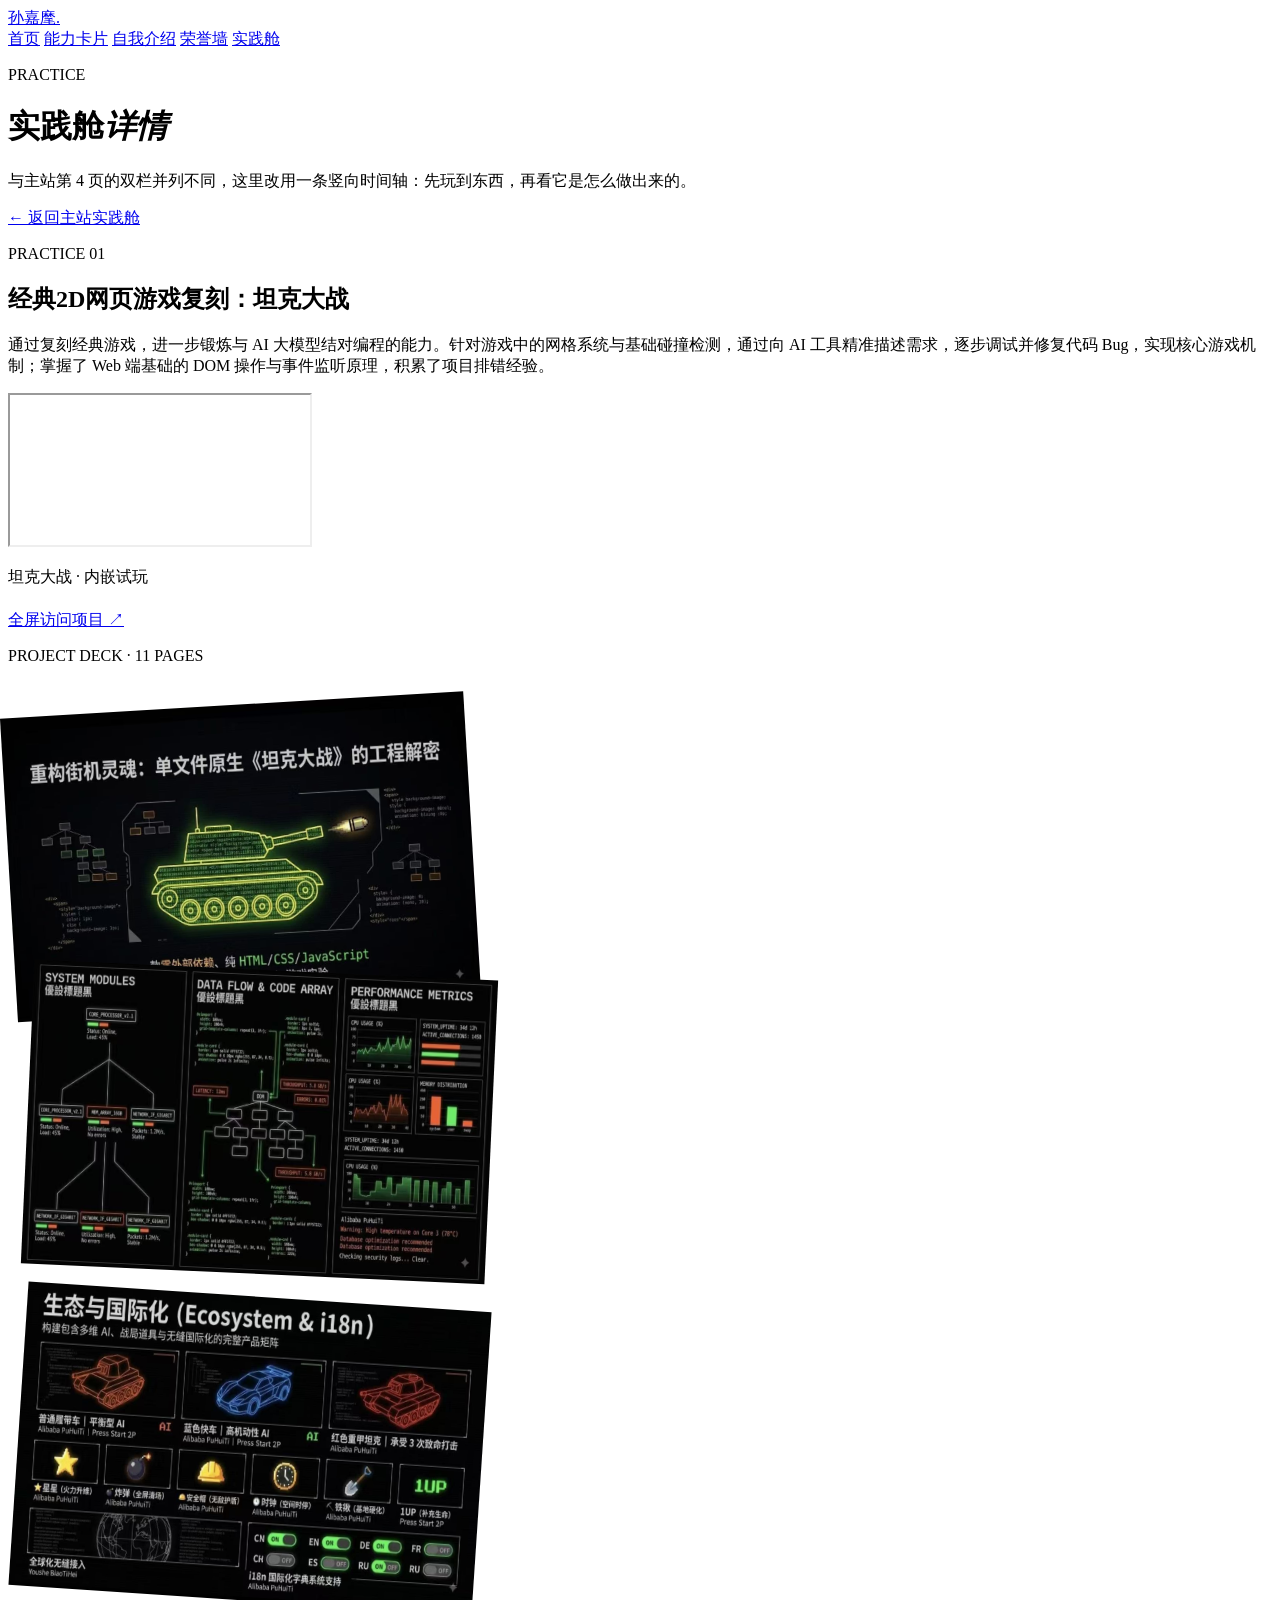
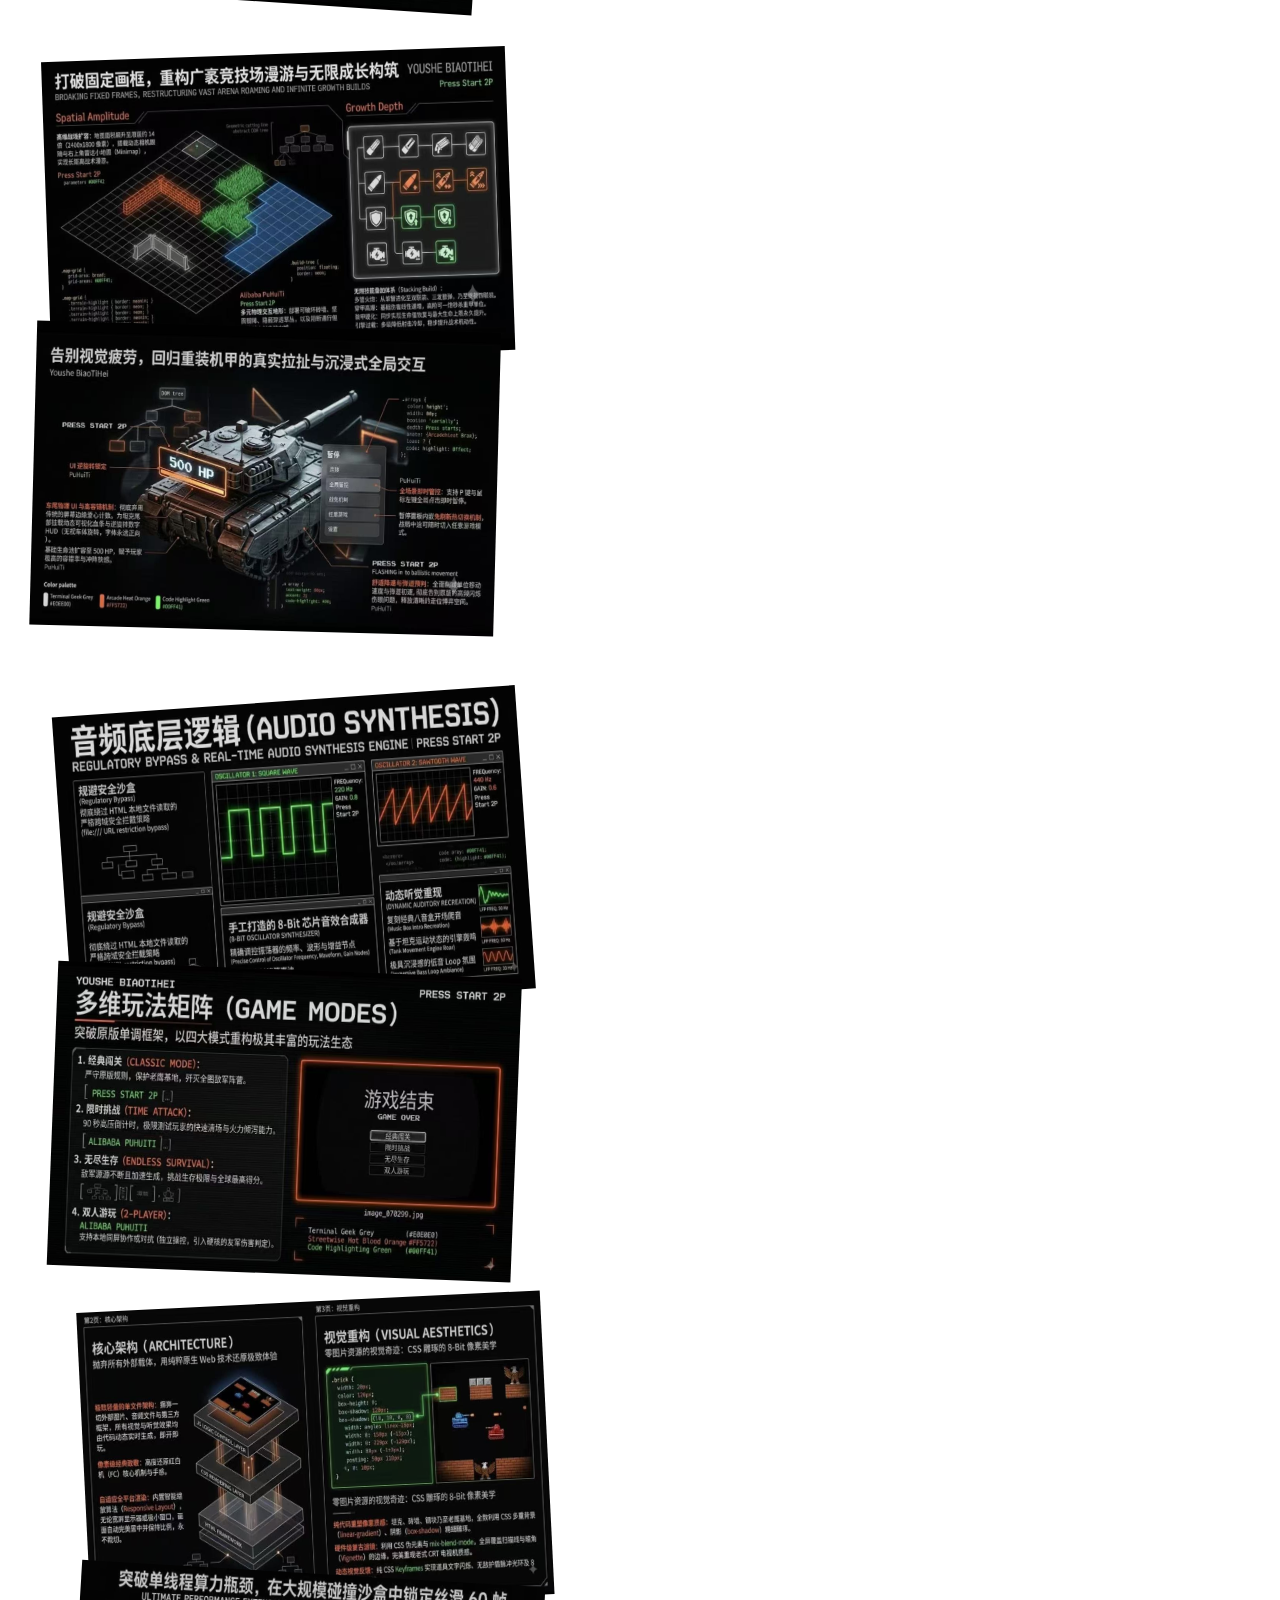
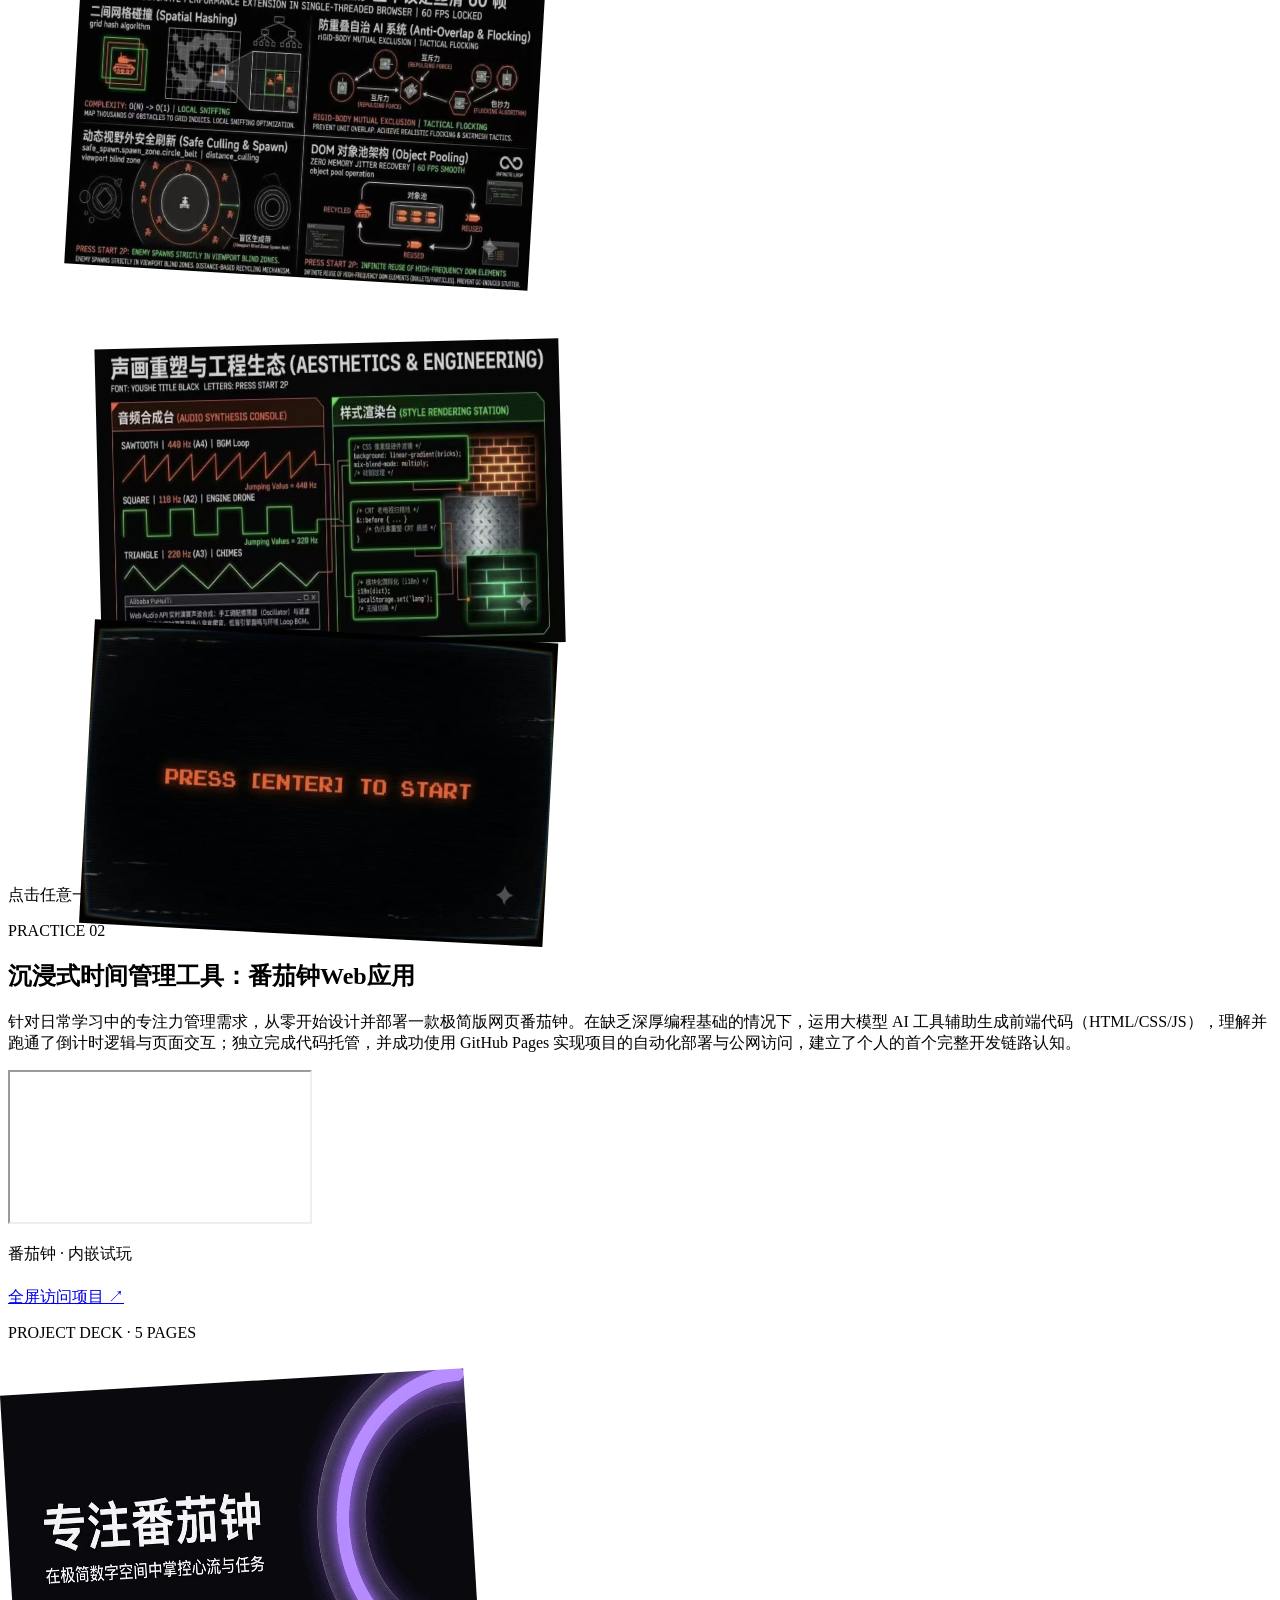
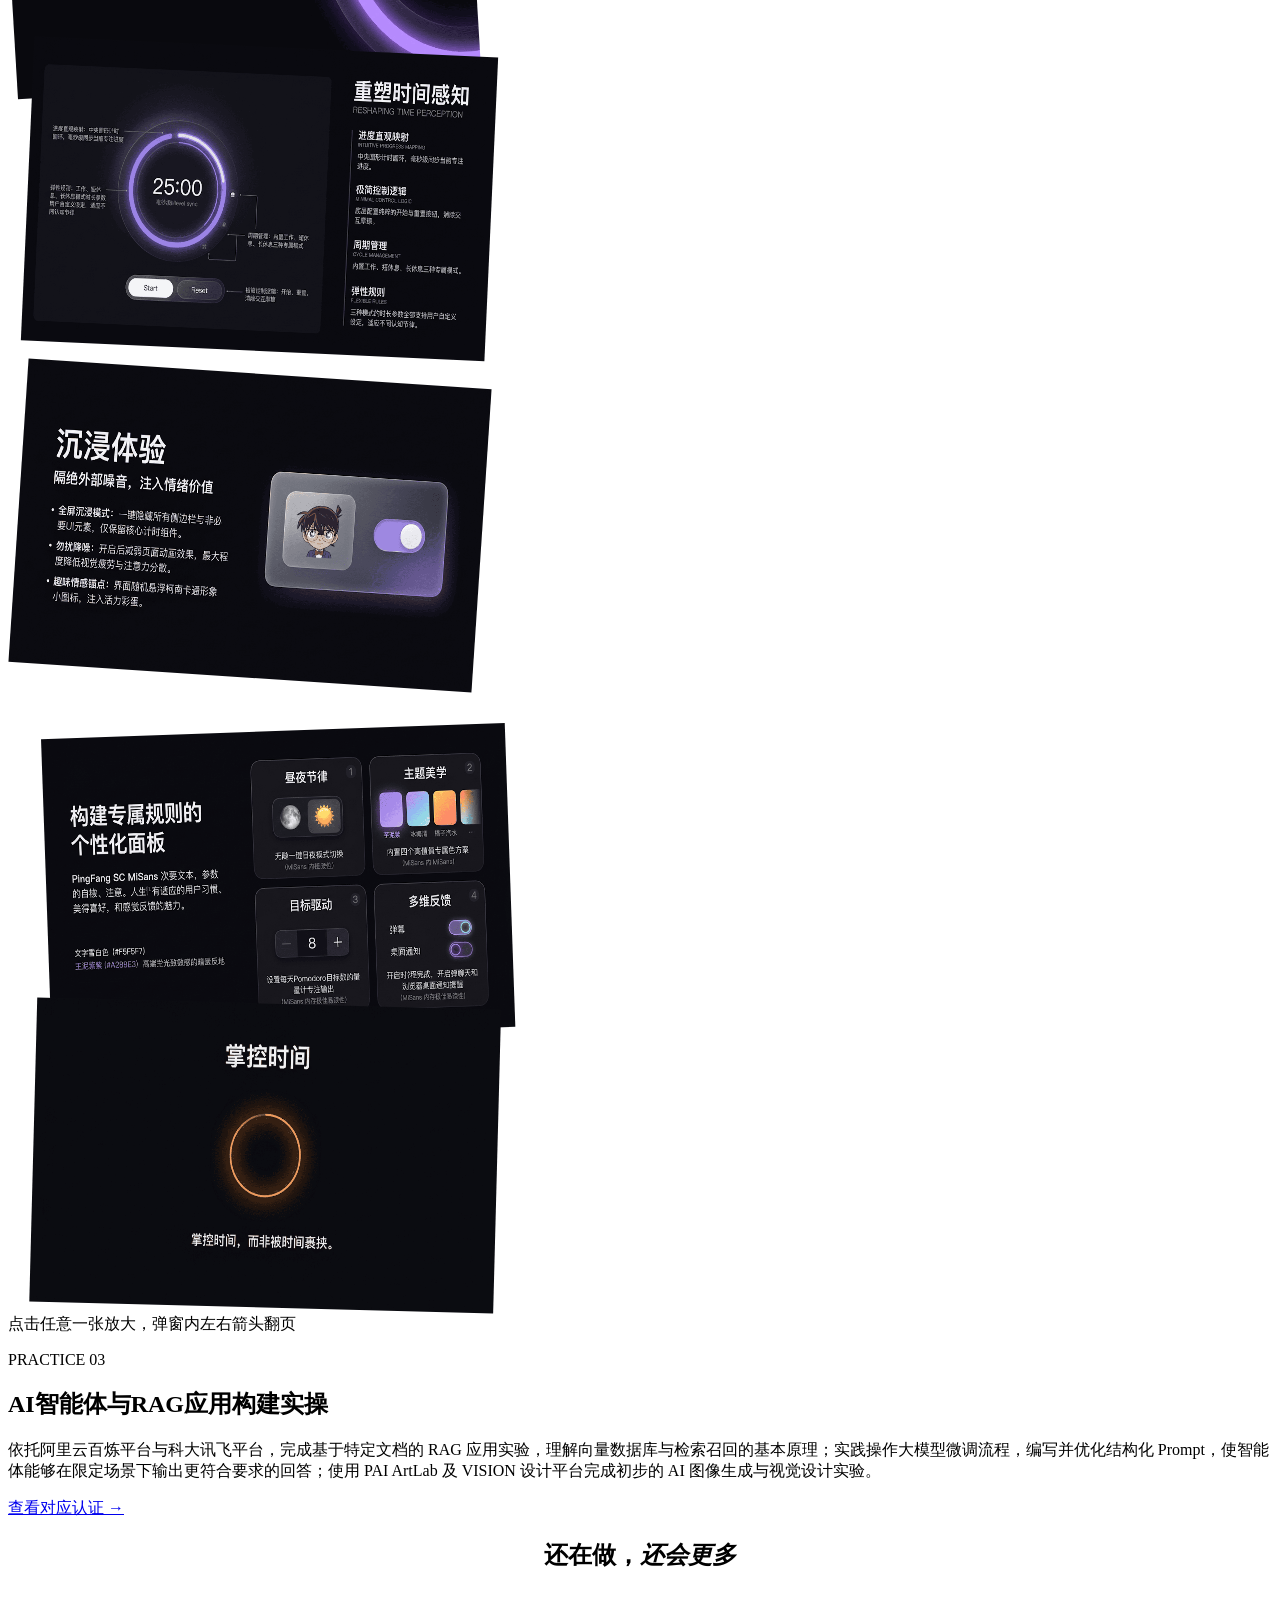
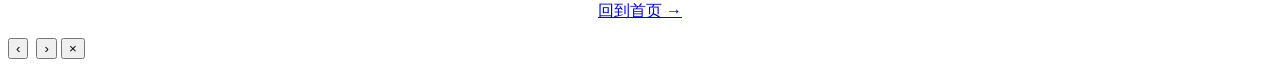
==== practice.html @ 60ae49f7 "Add files via upload" ====
<!DOCTYPE html>
<html lang="zh-CN">
<head>
<meta charset="UTF-8">
<meta name="viewport" content="width=device-width, initial-scale=1.0">
<title>实践舱详情 · 孙嘉麾</title>
<link rel="stylesheet" href="style.css">
</head>
<body>

<nav class="nav">
    <a class="nav-brand" href="index.html#page1">孙嘉麾<span>.</span></a>
    <div class="nav-menu">
        <a class="nav-link" href="index.html#page1">首页</a>
        <a class="nav-link" href="index.html#page2">能力卡片</a>
        <a class="nav-link" href="index.html#page5">自我介绍</a>
        <a class="nav-link" href="honors.html">荣誉墙</a>
        <a class="nav-link active" href="practice.html">实践舱</a>
    </div>
</nav>

<main>

<header class="sub-hero">
    <div class="wrap">
        <p class="eyebrow">PRACTICE</p>
        <h1>实践舱<em>详情</em></h1>
        <p>与主站第 4 页的双栏并列不同，这里改用一条竖向时间轴：先玩到东西，再看它是怎么做出来的。</p>
        <a class="back-link" href="index.html#page4">← 返回主站实践舱</a>
    </div>
</header>

<!-- =========================================================================
     竖向时间轴：项目组件在上，对应 PPT 堆叠紧跟正下方
     iframe 试玩窗口 480×320（移动端 100% 宽 × 240px 高），均带 sandbox
     PPT 使用全部图片：坦克大战 ppt-tank1~11、番茄钟 f1~f5
     ========================================================================= -->
<section class="sub-section">
    <div class="wrap">
        <div class="timeline">

            <!-- ========== 节点 01：坦克大战 ========== -->
            <div class="tl-node">
                <p class="tl-step">PRACTICE 01</p>
                <h2 class="tl-title">经典2D网页游戏复刻：坦克大战</h2>
                <p class="tl-desc">通过复刻经典游戏，进一步锻炼与 AI 大模型结对编程的能力。针对游戏中的网格系统与基础碰撞检测，通过向 AI 工具精准描述需求，逐步调试并修复代码 Bug，实现核心游戏机制；掌握了 Web 端基础的 DOM 操作与事件监听原理，积累了项目排错经验。</p>

                <div class="play-frame">
                    <iframe src="https://1302184.github.io/tank-games/"
                            sandbox="allow-scripts allow-same-origin"
                            title="坦克大战试玩"></iframe>
                    <p class="preview-cap">坦克大战 · 内嵌试玩</p>
                </div>

                <p style="margin-top:22px">
                    <a class="text-link" href="https://1302184.github.io/tank-games/" target="_blank" rel="noopener">全屏访问项目 ↗</a>
                </p>

                <!-- 🔴 对应 PPT 堆叠：11 张 -->
                <div class="ppt-stack-wrap">
                    <p class="ppt-stack-label">PROJECT DECK · 11 PAGES</p>
                    <div class="ppt-stack" data-group="sub-tank">
                        <div class="shot" data-cap="坦克大战 · 项目讲解 PPT"><img src="ppt-tank1.jpg"  alt="坦克大战 PPT 第1页"  width="464" height="304"></div>
                        <div class="shot" data-cap="坦克大战 · 项目讲解 PPT"><img src="ppt-tank2.jpg"  alt="坦克大战 PPT 第2页"  width="464" height="304"></div>
                        <div class="shot" data-cap="坦克大战 · 项目讲解 PPT"><img src="ppt-tank3.jpg"  alt="坦克大战 PPT 第3页"  width="464" height="304"></div>
                        <div class="shot" data-cap="坦克大战 · 项目讲解 PPT"><img src="ppt-tank4.jpg"  alt="坦克大战 PPT 第4页"  width="464" height="304"></div>
                        <div class="shot" data-cap="坦克大战 · 项目讲解 PPT"><img src="ppt-tank5.jpg"  alt="坦克大战 PPT 第5页"  width="464" height="304"></div>
                        <div class="shot" data-cap="坦克大战 · 项目讲解 PPT"><img src="ppt-tank6.jpg"  alt="坦克大战 PPT 第6页"  width="464" height="304"></div>
                        <div class="shot" data-cap="坦克大战 · 项目讲解 PPT"><img src="ppt-tank7.jpg"  alt="坦克大战 PPT 第7页"  width="464" height="304"></div>
                        <div class="shot" data-cap="坦克大战 · 项目讲解 PPT"><img src="ppt-tank8.jpg"  alt="坦克大战 PPT 第8页"  width="464" height="304"></div>
                        <div class="shot" data-cap="坦克大战 · 项目讲解 PPT"><img src="ppt-tank9.jpg"  alt="坦克大战 PPT 第9页"  width="464" height="304"></div>
                        <div class="shot" data-cap="坦克大战 · 项目讲解 PPT"><img src="ppt-tank10.jpg" alt="坦克大战 PPT 第10页" width="464" height="304"></div>
                        <div class="shot" data-cap="坦克大战 · 项目讲解 PPT"><img src="ppt-tank11.jpg" alt="坦克大战 PPT 第11页" width="464" height="304"></div>
                    </div>
                    <p class="ppt-stack-hint">点击任意一张放大，弹窗内左右箭头可翻遍 11 页</p>
                </div>
            </div>

            <!-- ========== 节点 02：番茄钟 ========== -->
            <div class="tl-node">
                <p class="tl-step">PRACTICE 02</p>
                <h2 class="tl-title">沉浸式时间管理工具：番茄钟Web应用</h2>
                <p class="tl-desc">针对日常学习中的专注力管理需求，从零开始设计并部署一款极简版网页番茄钟。在缺乏深厚编程基础的情况下，运用大模型 AI 工具辅助生成前端代码（HTML/CSS/JS），理解并跑通了倒计时逻辑与页面交互；独立完成代码托管，并成功使用 GitHub Pages 实现项目的自动化部署与公网访问，建立了个人的首个完整开发链路认知。</p>

                <div class="play-frame">
                    <iframe src="https://1302184.github.io/-fanqiezhong/"
                            sandbox="allow-scripts allow-same-origin"
                            title="番茄钟试玩"></iframe>
                    <p class="preview-cap">番茄钟 · 内嵌试玩</p>
                </div>

                <p style="margin-top:22px">
                    <a class="text-link" href="https://1302184.github.io/-fanqiezhong/" target="_blank" rel="noopener">全屏访问项目 ↗</a>
                </p>

                <!-- 🔴 对应 PPT 堆叠：5 张 -->
                <div class="ppt-stack-wrap">
                    <p class="ppt-stack-label">PROJECT DECK · 5 PAGES</p>
                    <div class="ppt-stack" data-group="sub-tomato">
                        <div class="shot" data-cap="番茄钟 · 项目讲解 PPT"><img src="f1.jpg" alt="番茄钟 PPT 第1页" width="464" height="304"></div>
                        <div class="shot" data-cap="番茄钟 · 项目讲解 PPT"><img src="f2.jpg" alt="番茄钟 PPT 第2页" width="464" height="304"></div>
                        <div class="shot" data-cap="番茄钟 · 项目讲解 PPT"><img src="f3.jpg" alt="番茄钟 PPT 第3页" width="464" height="304"></div>
                        <div class="shot" data-cap="番茄钟 · 项目讲解 PPT"><img src="f4.jpg" alt="番茄钟 PPT 第4页" width="464" height="304"></div>
                        <div class="shot" data-cap="番茄钟 · 项目讲解 PPT"><img src="f5.jpg" alt="番茄钟 PPT 第5页" width="464" height="304"></div>
                    </div>
                    <p class="ppt-stack-hint">点击任意一张放大，弹窗内左右箭头翻页</p>
                </div>
            </div>

            <!-- ========== 节点 03：认证实践项目 ========== -->
            <div class="tl-node">
                <p class="tl-step">PRACTICE 03</p>
                <h2 class="tl-title">AI智能体与RAG应用构建实操</h2>
                <p class="tl-desc">依托阿里云百炼平台与科大讯飞平台，完成基于特定文档的 RAG 应用实验，理解向量数据库与检索召回的基本原理；实践操作大模型微调流程，编写并优化结构化 Prompt，使智能体能够在限定场景下输出更符合要求的回答；使用 PAI ArtLab 及 VISION 设计平台完成初步的 AI 图像生成与视觉设计实验。</p>
                <p><a class="sticker-btn" href="honors.html">查看对应认证 →</a></p>
            </div>

        </div>
    </div>
</section>

<section class="sub-section" style="text-align:center">
    <div class="wrap">
        <h2 class="sec-title">还在做，<em>还会更多</em></h2>
        <p style="margin-top:30px"><a class="sticker-btn" href="index.html#page1">回到首页 →</a></p>
    </div>
</section>

</main>

<div class="lightbox" id="lightbox">
    <button type="button" class="lb-btn lb-prev" aria-label="上一张">‹</button>
    <img id="lightbox-img" src="" alt="">
    <button type="button" class="lb-btn lb-next" aria-label="下一张">›</button>
    <button type="button" class="lb-btn lb-close" aria-label="关闭">×</button>
    <div class="lb-meta">
        <p class="lb-cap" id="lightbox-cap"></p>
        <p class="lb-index" id="lightbox-index"></p>
    </div>
</div>

<script src="script.js"></script>
</body>
</html>
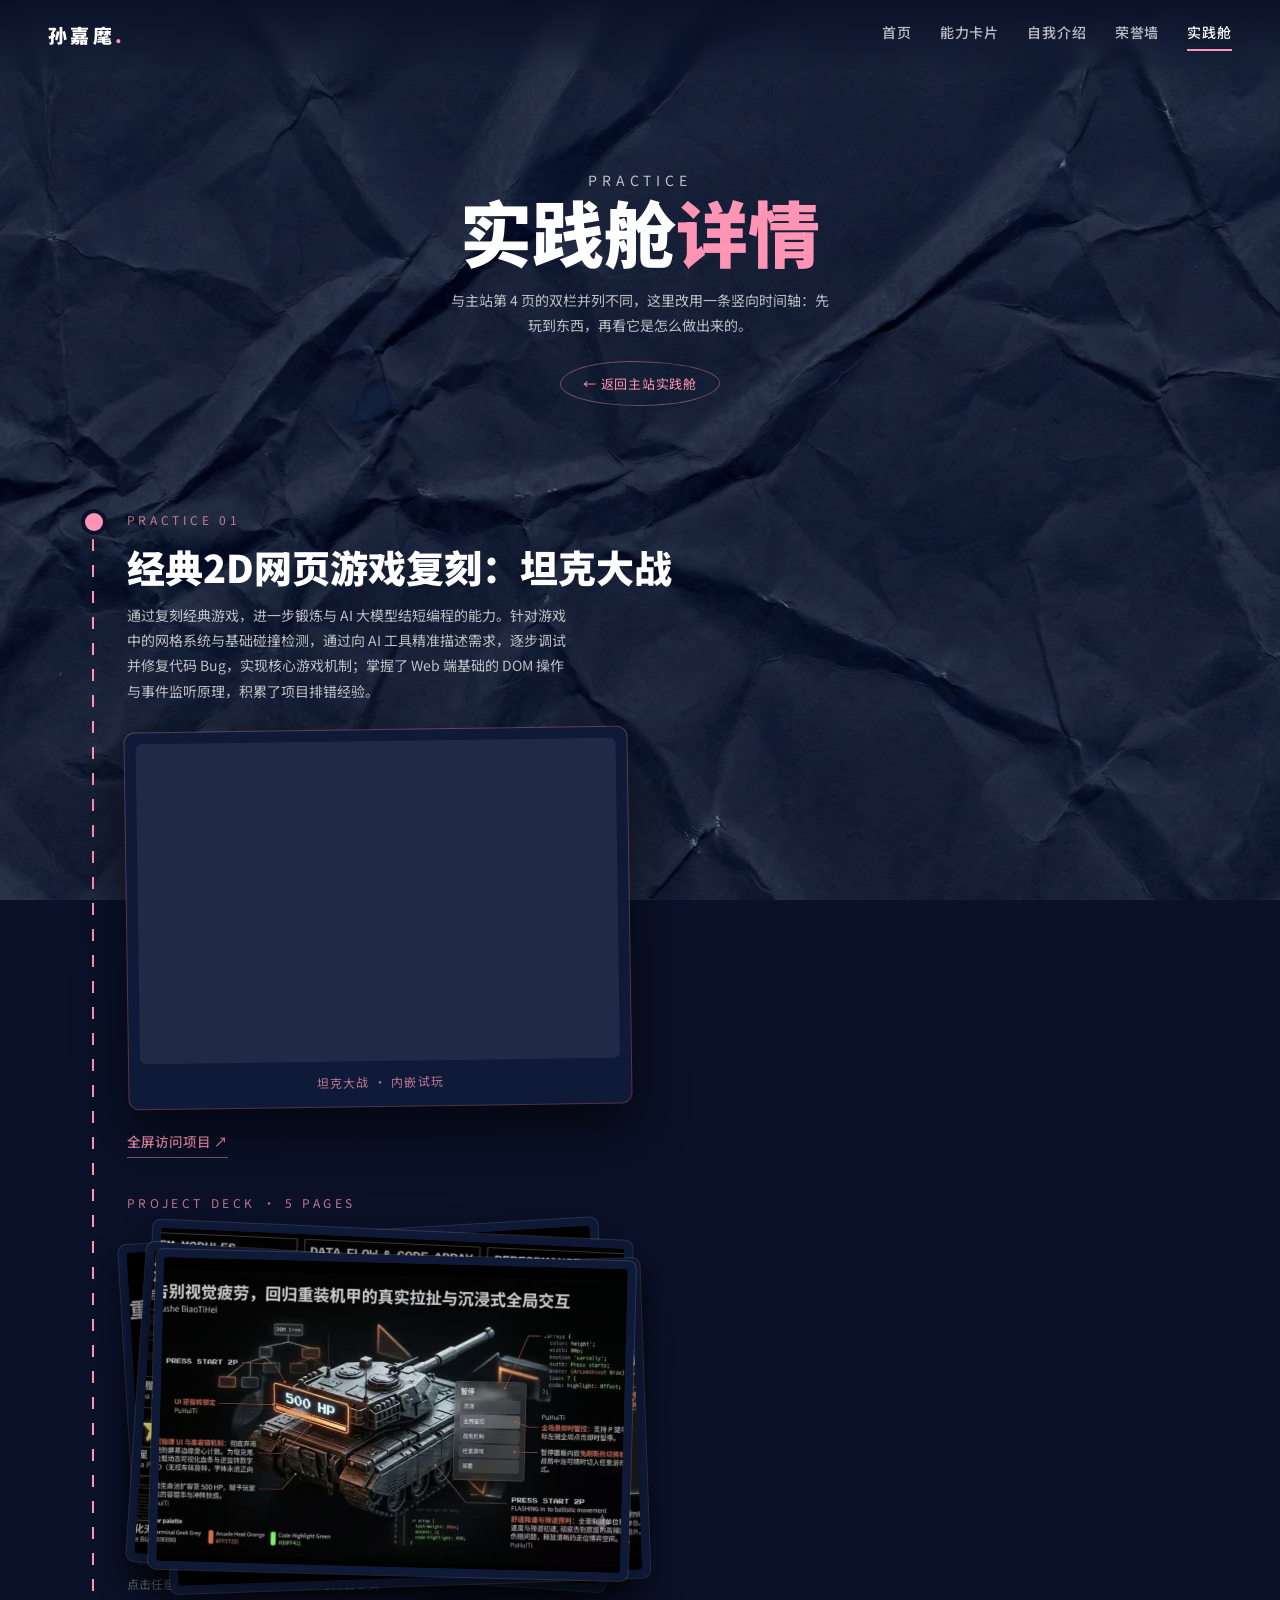
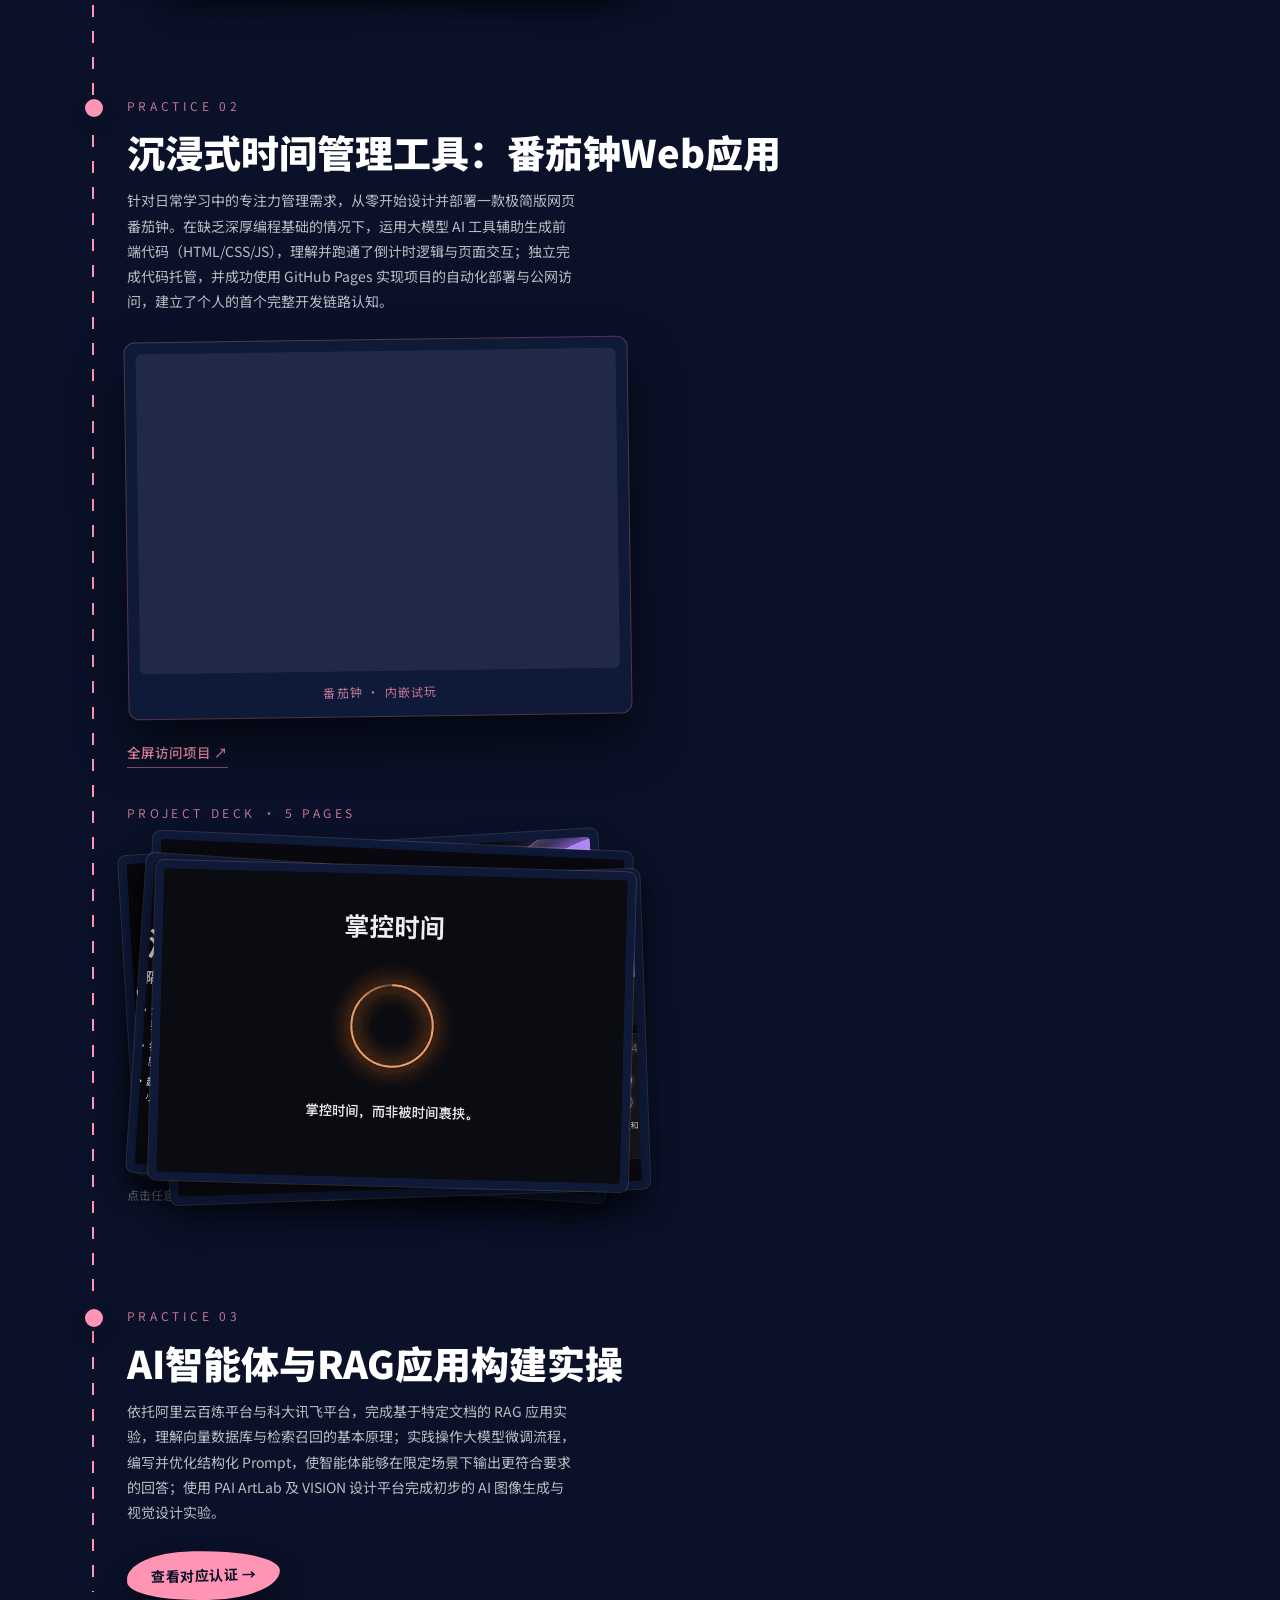
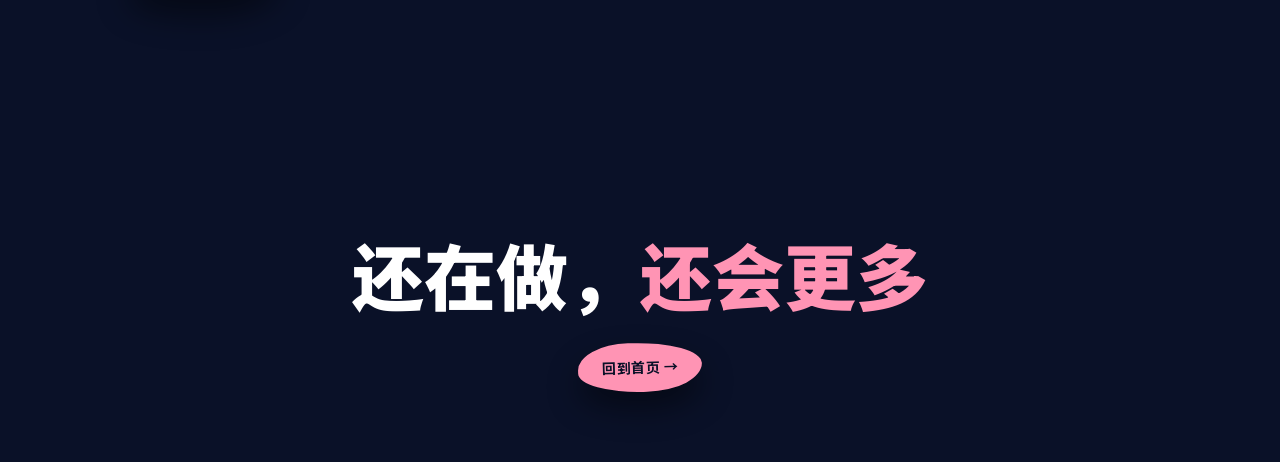
==== commit 2bd35c02: "Add files via upload" ====
--- a/practice.html
+++ b/practice.html
@@ -30,11 +30,6 @@
     </div>
 </header>
 
-<!-- =========================================================================
-     竖向时间轴：项目组件在上，对应 PPT 堆叠紧跟正下方
-     iframe 试玩窗口 480×320（移动端 100% 宽 × 240px 高），均带 sandbox
-     PPT 使用全部图片：坦克大战 ppt-tank1~11、番茄钟 f1~f5
-     ========================================================================= -->
 <section class="sub-section">
     <div class="wrap">
         <div class="timeline">
@@ -43,12 +38,10 @@
             <div class="tl-node">
                 <p class="tl-step">PRACTICE 01</p>
                 <h2 class="tl-title">经典2D网页游戏复刻：坦克大战</h2>
-                <p class="tl-desc">通过复刻经典游戏，进一步锻炼与 AI 大模型结对编程的能力。针对游戏中的网格系统与基础碰撞检测，通过向 AI 工具精准描述需求，逐步调试并修复代码 Bug，实现核心游戏机制；掌握了 Web 端基础的 DOM 操作与事件监听原理，积累了项目排错经验。</p>
+                <p class="tl-desc">通过复刻经典游戏，进一步锻炼与 AI 大模型结短编程的能力。针对游戏中的网格系统与基础碰撞检测，通过向 AI 工具精准描述需求，逐步调试并修复代码 Bug，实现核心游戏机制；掌握了 Web 端基础的 DOM 操作与事件监听原理，积累了项目排错经验。</p>
 
                 <div class="play-frame">
-                    <iframe src="https://1302184.github.io/tank-games/"
-                            sandbox="allow-scripts allow-same-origin"
-                            title="坦克大战试玩"></iframe>
+                    <iframe src="https://1302184.github.io/tank-games/" sandbox="allow-scripts allow-same-origin" title="坦克大战试玩" loading="lazy"></iframe>
                     <p class="preview-cap">坦克大战 · 内嵌试玩</p>
                 </div>
 
@@ -56,23 +49,17 @@
                     <a class="text-link" href="https://1302184.github.io/tank-games/" target="_blank" rel="noopener">全屏访问项目 ↗</a>
                 </p>
 
-                <!-- 🔴 对应 PPT 堆叠：11 张 -->
+                <!-- 🔴 对应 PPT 堆叠：已精简为 5 张 -->
                 <div class="ppt-stack-wrap">
-                    <p class="ppt-stack-label">PROJECT DECK · 11 PAGES</p>
+                    <p class="ppt-stack-label">PROJECT DECK · 5 PAGES</p>
                     <div class="ppt-stack" data-group="sub-tank">
-                        <div class="shot" data-cap="坦克大战 · 项目讲解 PPT"><img src="ppt-tank1.jpg"  alt="坦克大战 PPT 第1页"  width="464" height="304"></div>
-                        <div class="shot" data-cap="坦克大战 · 项目讲解 PPT"><img src="ppt-tank2.jpg"  alt="坦克大战 PPT 第2页"  width="464" height="304"></div>
-                        <div class="shot" data-cap="坦克大战 · 项目讲解 PPT"><img src="ppt-tank3.jpg"  alt="坦克大战 PPT 第3页"  width="464" height="304"></div>
-                        <div class="shot" data-cap="坦克大战 · 项目讲解 PPT"><img src="ppt-tank4.jpg"  alt="坦克大战 PPT 第4页"  width="464" height="304"></div>
-                        <div class="shot" data-cap="坦克大战 · 项目讲解 PPT"><img src="ppt-tank5.jpg"  alt="坦克大战 PPT 第5页"  width="464" height="304"></div>
-                        <div class="shot" data-cap="坦克大战 · 项目讲解 PPT"><img src="ppt-tank6.jpg"  alt="坦克大战 PPT 第6页"  width="464" height="304"></div>
-                        <div class="shot" data-cap="坦克大战 · 项目讲解 PPT"><img src="ppt-tank7.jpg"  alt="坦克大战 PPT 第7页"  width="464" height="304"></div>
-                        <div class="shot" data-cap="坦克大战 · 项目讲解 PPT"><img src="ppt-tank8.jpg"  alt="坦克大战 PPT 第8页"  width="464" height="304"></div>
-                        <div class="shot" data-cap="坦克大战 · 项目讲解 PPT"><img src="ppt-tank9.jpg"  alt="坦克大战 PPT 第9页"  width="464" height="304"></div>
-                        <div class="shot" data-cap="坦克大战 · 项目讲解 PPT"><img src="ppt-tank10.jpg" alt="坦克大战 PPT 第10页" width="464" height="304"></div>
-                        <div class="shot" data-cap="坦克大战 · 项目讲解 PPT"><img src="ppt-tank11.jpg" alt="坦克大战 PPT 第11页" width="464" height="304"></div>
+                        <div class="shot" data-cap="坦克大战 · 项目讲解 PPT"><img src="ppt-tank1.jpg"  alt="坦克大战 PPT 第1页"  width="464" height="304" loading="lazy"></div>
+                        <div class="shot" data-cap="坦克大战 · 项目讲解 PPT"><img src="ppt-tank2.jpg"  alt="坦克大战 PPT 第2页"  width="464" height="304" loading="lazy"></div>
+                        <div class="shot" data-cap="坦克大战 · 项目讲解 PPT"><img src="ppt-tank3.jpg"  alt="坦克大战 PPT 第3页"  width="464" height="304" loading="lazy"></div>
+                        <div class="shot" data-cap="坦克大战 · 项目讲解 PPT"><img src="ppt-tank4.jpg"  alt="坦克大战 PPT 第4页"  width="464" height="304" loading="lazy"></div>
+                        <div class="shot" data-cap="坦克大战 · 项目讲解 PPT"><img src="ppt-tank5.jpg"  alt="坦克大战 PPT 第5页"  width="464" height="304" loading="lazy"></div>
                     </div>
-                    <p class="ppt-stack-hint">点击任意一张放大，弹窗内左右箭头可翻遍 11 页</p>
+                    <p class="ppt-stack-hint">点击任意一张放大，弹窗内左右箭头可翻看 5 页</p>
                 </div>
             </div>
 
@@ -83,9 +70,7 @@
                 <p class="tl-desc">针对日常学习中的专注力管理需求，从零开始设计并部署一款极简版网页番茄钟。在缺乏深厚编程基础的情况下，运用大模型 AI 工具辅助生成前端代码（HTML/CSS/JS），理解并跑通了倒计时逻辑与页面交互；独立完成代码托管，并成功使用 GitHub Pages 实现项目的自动化部署与公网访问，建立了个人的首个完整开发链路认知。</p>
 
                 <div class="play-frame">
-                    <iframe src="https://1302184.github.io/-fanqiezhong/"
-                            sandbox="allow-scripts allow-same-origin"
-                            title="番茄钟试玩"></iframe>
+                    <iframe src="https://1302184.github.io/-fanqiezhong/" sandbox="allow-scripts allow-same-origin" title="番茄钟试玩" loading="lazy"></iframe>
                     <p class="preview-cap">番茄钟 · 内嵌试玩</p>
                 </div>
 
@@ -97,11 +82,11 @@
                 <div class="ppt-stack-wrap">
                     <p class="ppt-stack-label">PROJECT DECK · 5 PAGES</p>
                     <div class="ppt-stack" data-group="sub-tomato">
-                        <div class="shot" data-cap="番茄钟 · 项目讲解 PPT"><img src="f1.jpg" alt="番茄钟 PPT 第1页" width="464" height="304"></div>
-                        <div class="shot" data-cap="番茄钟 · 项目讲解 PPT"><img src="f2.jpg" alt="番茄钟 PPT 第2页" width="464" height="304"></div>
-                        <div class="shot" data-cap="番茄钟 · 项目讲解 PPT"><img src="f3.jpg" alt="番茄钟 PPT 第3页" width="464" height="304"></div>
-                        <div class="shot" data-cap="番茄钟 · 项目讲解 PPT"><img src="f4.jpg" alt="番茄钟 PPT 第4页" width="464" height="304"></div>
-                        <div class="shot" data-cap="番茄钟 · 项目讲解 PPT"><img src="f5.jpg" alt="番茄钟 PPT 第5页" width="464" height="304"></div>
+                        <div class="shot" data-cap="番茄钟 · 项目讲解 PPT"><img src="f1.jpg" alt="番茄钟 PPT 第1页" width="464" height="304" loading="lazy"></div>
+                        <div class="shot" data-cap="番茄钟 · 项目讲解 PPT"><img src="f2.jpg" alt="番茄钟 PPT 第2页" width="464" height="304" loading="lazy"></div>
+                        <div class="shot" data-cap="番茄钟 · 项目讲解 PPT"><img src="f3.jpg" alt="番茄钟 PPT 第3页" width="464" height="304" loading="lazy"></div>
+                        <div class="shot" data-cap="番茄钟 · 项目讲解 PPT"><img src="f4.jpg" alt="番茄钟 PPT 第4页" width="464" height="304" loading="lazy"></div>
+                        <div class="shot" data-cap="番茄钟 · 项目讲解 PPT"><img src="f5.jpg" alt="番茄钟 PPT 第5页" width="464" height="304" loading="lazy"></div>
                     </div>
                     <p class="ppt-stack-hint">点击任意一张放大，弹窗内左右箭头翻页</p>
                 </div>
@@ -141,4 +126,4 @@
 
 <script src="script.js"></script>
 </body>
-</html>
+</html>
--- a/style.css
+++ b/style.css
@@ -0,0 +1,489 @@
+/* =========================================================================
+   孙嘉麾 · 个人作品集简历网站 —— 全站样式表
+   视觉：深藏蓝褶皱纸 + 撕纸贴纸质感 + 时尚杂志内页排版
+   配色严格三色：深藏蓝 / 浅蜜桃粉 / 白
+   index.html / honors.html / practice.html 共用
+   ========================================================================= */
+@import url('https://fonts.googleapis.com/css2?family=Noto+Sans+SC:wght@300;400;500;700;900&display=swap');
+
+/* =========================================================
+   00｜配色与基础变量
+   ========================================================= */
+:root {
+    --navy:        #0a1128;
+    --navy-card:   #0f1a38;
+    --navy-layer:  #131f42;
+    --peach:       #ff94b4;
+    --peach-hover: rgba(255,148,180,.85);
+    --peach-note:  rgba(255,148,180,.75);
+    --white:       #ffffff;
+    --white-2:     rgba(255,255,255,.72);
+    --white-3:     rgba(255,255,255,.45);
+
+    --maxw: 1180px;
+    --shadow-s: 0 8px 18px rgba(0,0,0,.34);
+    --shadow-m: 0 16px 32px rgba(0,0,0,.46);
+    --shadow-l: 0 26px 52px rgba(0,0,0,.58);
+
+    --torn: polygon(
+        1% 3%, 8% .5%, 17% 4%, 26% 1%, 35% 3.5%, 44% .8%, 53% 4%,
+        62% 1.2%, 71% 3.8%, 80% 1%, 89% 4%, 97% 1.5%,
+        99% 9%, 96.5% 18%, 99.2% 27%, 96.8% 36%, 99.5% 45%, 97% 54%,
+        99.3% 63%, 96.6% 72%, 99% 81%, 97.2% 90%, 98.5% 97%,
+        90% 99%, 81% 96.5%, 72% 99.2%, 63% 96.8%, 54% 99.5%, 45% 97%,
+        36% 99.3%, 27% 96.6%, 18% 99%, 9% 96.8%, 1.5% 98.5%,
+        .6% 90%, 3% 81%, .4% 72%, 2.8% 63%, .5% 54%, 3.2% 45%,
+        .7% 36%, 3% 27%, .5% 18%, 2% 9%
+    );
+}
+
+* { margin: 0; padding: 0; box-sizing: border-box; }
+html { scroll-behavior: smooth; }
+
+/* =========================================================
+   01｜全站背景（修复移动端 fixed Bug 的终极方案）
+   ========================================================= */
+body {
+    background-color: var(--navy);
+    color: var(--white);
+    font-family: 'Noto Sans SC', system-ui, -apple-system, 'PingFang SC', 'Microsoft YaHei', sans-serif;
+    font-size: 15px;
+    line-height: 1.8;
+    overflow-x: hidden;
+    -webkit-font-smoothing: antialiased;
+}
+
+body::before {
+    content: '';
+    position: fixed;
+    top: 0; 
+    left: 0; 
+    width: 100vw; 
+    height: 100vh;
+    z-index: -1; 
+    background-image: url('paper-bg.jpg');
+    background-size: cover;
+    background-position: center;
+    background-repeat: no-repeat;
+}
+
+img { display: block; max-width: 100%; }
+a { color: inherit; text-decoration: none; }
+button, input, textarea { font-family: inherit; }
+
+.wrap { width: min(88vw, var(--maxw)); margin: 0 auto; }
+.img-fallback {
+    display: flex; align-items: center; justify-content: center;
+    background: rgba(255,255,255,.09); color: var(--white-3);
+    font-size: 11px; line-height: 1.45; text-align: center;
+    padding: 8px; border-radius: 6px; word-break: break-all;
+    border: 1px dashed rgba(255,255,255,.18);
+}
+
+/* =========================================================
+   02｜开场封面页
+   ========================================================= */
+#cover {
+    position: fixed; inset: 0; z-index: 9999;
+    background-image: url('cover-bg.jpg');
+    background-size: cover; background-position: center;
+    background-color: var(--navy);
+    opacity: 1; transform: translateY(0);
+    transition: opacity .8s cubic-bezier(.22,.61,.36,1), transform .8s cubic-bezier(.22,.61,.36,1);
+    cursor: pointer;
+}
+#cover.hide { opacity: 0; transform: translateY(-18px); }
+.cover-skip { position: absolute; bottom: 30px; left: 0; width: 100%; text-align: center; font-size: 12px; letter-spacing: .18em; color: var(--white-3); }
+@media (prefers-reduced-motion: reduce) { #cover { transition: opacity .3s linear; } #cover.hide { transform: none; } }
+
+/* =========================================================
+   03｜全屏页面容器
+   ========================================================= */
+.screen {
+    position: relative; min-height: 100vh;
+    display: flex; flex-direction: column; justify-content: center;
+    padding: 118px 0 90px; background: rgba(10, 17, 40, 0.55); overflow: hidden;
+}
+.folio { position: absolute; right: clamp(18px, 4vw, 54px); bottom: clamp(20px, 4vw, 46px); font-size: 13px; font-weight: 700; letter-spacing: .28em; color: var(--peach-note); }
+
+/* =========================================================
+   04｜顶部导航
+   ========================================================= */
+.nav {
+    position: fixed; top: 0; left: 0; width: 100%; z-index: 60;
+    display: flex; align-items: center; justify-content: space-between;
+    padding: 18px clamp(18px, 4vw, 48px);
+    background: linear-gradient(to bottom, rgba(10,17,40,.94), rgba(10,17,40,0));
+    backdrop-filter: blur(6px);
+}
+.nav-brand { font-weight: 900; font-size: 19px; letter-spacing: .18em; }
+.nav-brand span { color: var(--peach); }
+.nav-menu { display: flex; gap: clamp(12px, 2.2vw, 32px); font-size: 14px; font-weight: 500; letter-spacing: .06em; }
+.nav-link { position: relative; padding-bottom: 6px; color: var(--white-2); transition: color .3s ease; }
+.nav-link::after {
+    content: ''; position: absolute; bottom: 0; left: 0; width: 100%; height: 1.5px;
+    background-color: var(--peach); transform: scaleX(0); transform-origin: right;
+    transition: transform .4s cubic-bezier(.22,.61,.36,1);
+}
+.nav-link:hover { color: var(--white); }
+.nav-link:hover::after, .nav-link.active::after { transform: scaleX(1); transform-origin: left; }
+.nav-link.active { color: var(--white); }
+@media (max-width: 720px) { .nav-menu { font-size: 12.5px; gap: 11px; } .nav-brand { font-size: 16px; } }
+
+/* =========================================================
+   05｜通用排版组件
+   ========================================================= */
+.sec-head { display: flex; align-items: flex-end; justify-content: space-between; gap: 24px; flex-wrap: wrap; margin-bottom: 46px; }
+.sec-title { font-size: clamp(40px, 6vw, 72px); font-weight: 900; line-height: 1.06; }
+.sec-title em { font-style: normal; color: var(--peach); }
+.sec-sub { color: var(--white-2); font-size: 14px; margin-top: 14px; max-width: 46ch; }
+.eyebrow { display: inline-block; font-size: 12px; letter-spacing: .34em; color: var(--peach-note); margin-bottom: 14px; }
+.sticker-btn {
+    display: inline-flex; align-items: center; gap: 8px;
+    background: var(--peach); color: var(--navy);
+    font-weight: 700; font-size: 14px; letter-spacing: .04em;
+    padding: 12px 24px; border: none; cursor: pointer;
+    border-radius: 42% 58% 46% 54% / 55% 45% 58% 42%;
+    box-shadow: var(--shadow-m); transform: rotate(-1.6deg);
+    transition: transform .35s cubic-bezier(.22,.61,.36,1), background .3s ease;
+}
+.sticker-btn:hover { transform: rotate(0) translateY(-3px); background: var(--peach-hover); }
+.paper-card {
+    position: relative; background: var(--navy-card); border-radius: 14px; padding: 28px 26px;
+    box-shadow: 0 0 0 1px rgba(255,148,180,.28), var(--shadow-m);
+    transition: transform .4s cubic-bezier(.22,.61,.36,1), box-shadow .4s ease;
+}
+.paper-card:hover { transform: translateY(-6px) rotate(0deg) !important; box-shadow: 0 0 0 1px rgba(255,148,180,.5), var(--shadow-l); }
+
+/* =========================================================
+   06｜第 1 页 首页
+   ========================================================= */
+.hero-grid { display: grid; grid-template-columns: .86fr 1.14fr; gap: clamp(20px, 3vw, 46px); align-items: center; }
+.hero-text { margin-left: clamp(-48px, -2.6vw, 0px); padding-right: clamp(0px, 3vw, 40px); }
+.hero-name { font-size: clamp(46px, 7.4vw, 92px); font-weight: 900; line-height: 1; letter-spacing: .06em; }
+.hero-role { display: block; color: var(--peach); font-size: clamp(20px, 2.8vw, 34px); margin-top: 14px; letter-spacing: .14em; font-weight: 500; }
+.hero-major { color: var(--white-2); font-size: 15px; margin-top: 26px; }
+.tag-row { display: flex; flex-wrap: wrap; gap: 12px; margin-top: 26px; }
+.tag {
+    display: inline-flex; align-items: center; gap: 6px; font-size: clamp(16px, 1.6vw, 18px); font-weight: 600; color: #ff94b4;
+    background: rgba(255,148,180,.15); padding: 9px 20px; user-select: none; border-radius: 999px; border: 1px solid #ff94b4; pointer-events: none;
+}
+.contact-row { display: flex; flex-wrap: wrap; gap: 10px; margin-top: 18px; }
+.contact-btn {
+    display: inline-flex; align-items: center; gap: 7px; background: transparent; color: var(--peach);
+    font-size: 13.5px; font-weight: 500; padding: 9px 17px; cursor: pointer; border: none;
+    border-radius: 44% 56% 48% 52% / 50% 48% 52% 50%; box-shadow: 0 0 0 1px rgba(255,148,180,.4);
+    transition: transform .3s ease, background .3s ease, color .3s ease;
+}
+.contact-btn:hover { transform: translateY(-3px); background: rgba(255,148,180,.12); }
+.contact-btn.copied { background: var(--peach); color: var(--navy); }
+
+/* ---------- 3D 头像组 ---------- */
+.head-stage { position: relative; width: 100%; max-width: 640px; margin: 0 auto; }
+.head-photo { position: relative; z-index: 3; pointer-events: none; width: 100%; height: auto; filter: drop-shadow(0 24px 42px rgba(0,0,0,.6)); }
+.head-icon {
+    position: absolute; z-index: 2; width: 34%; max-width: 210px; border-radius: 24px; --float: -6px;
+    filter: saturate(1.2) contrast(1.15) drop-shadow(0 2px 4px rgba(0,0,0,0.3)) drop-shadow(0 6px 14px rgba(0,0,0,0.5));
+    transition: z-index 0s; animation: iconFloat 3.8s ease-in-out infinite;
+}
+.head-icon img { width: 100%; height: auto; transition: transform .32s cubic-bezier(.22,.61,.36,1); }
+.icon-1 { left: -20%; top:  0%;  --rot: -11deg; animation-delay: 0s; }
+.icon-2 { right: -19%; top:  0%; --rot: 10deg;  animation-delay: .6s; }
+.icon-3 { left: -24%; top: 34%; --rot: 4deg;    animation-delay: 1.2s; }
+@keyframes iconFloat { 0%, 100% { transform: rotate(var(--rot)) translateY(0); } 50% { transform: rotate(var(--rot)) translateY(var(--float)); } }
+.head-icon:hover { z-index: 4; animation-play-state: paused; }
+.head-icon:hover img { transform: scale(1.08) translateY(-3px); }
+.icon-tip {
+    position: absolute; top: -34px; left: 50%; transform: translateX(-50%) scale(.7); background: var(--peach); color: var(--navy);
+    font-size: 12px; font-weight: 700; letter-spacing: .06em; padding: 5px 13px; border-radius: 20px; white-space: nowrap;
+    opacity: 0; pointer-events: none; z-index: 20; transition: opacity .3s ease, transform .3s cubic-bezier(.34,1.56,.64,1); box-shadow: var(--shadow-s);
+}
+.head-icon:hover .icon-tip { opacity: 1; transform: translateX(-50%) scale(1); }
+.scroll-hint { position: absolute; left: 50%; bottom: 34px; transform: translateX(-50%); display: flex; flex-direction: column; align-items: center; gap: 6px; color: var(--white-3); font-size: 11px; letter-spacing: .3em; animation: floatY 2.8s ease-in-out infinite; }
+.scroll-hint svg { width: 24px; height: 24px; stroke: var(--peach); fill: none; stroke-width: 1.6; stroke-linecap: round; stroke-linejoin: round; }
+@keyframes floatY { 0%,100% { transform: translate(-50%, 0); } 50% { transform: translate(-50%, 10px); } }
+@media (max-width: 940px) {
+    .hero-grid { grid-template-columns: 1fr; } .hero-text { margin-left: 0; padding-right: 0; text-align: center; }
+    .tag-row, .contact-row { justify-content: center; } .head-stage { max-width: 420px; order: -1; margin-bottom: 26px; }
+}
+
+/* =========================================================
+   07｜第 2 页 能力卡片页
+   ========================================================= */
+.motto { font-weight: 900; line-height: 1.04; letter-spacing: .14em; margin-bottom: clamp(46px, 6.5vw, 84px); }
+.motto span { display: block; font-size: clamp(48px, 10.5vw, 128px); }
+.motto .m2 { margin-left: 2.28em; color: var(--peach); }
+.ability-list { max-width: 880px; }
+.ability-row { display: flex; align-items: flex-start; gap: 22px; padding: 26px 4px; border-bottom: 1px dashed rgba(255,255,255,.18); }
+.ability-row:last-child { border-bottom: none; }
+.ability-icon { flex: 0 0 auto; width: 54px; height: 54px; font-size: 25px; display: flex; align-items: center; justify-content: center; background: var(--navy-card); border-radius: 46% 54% 50% 50% / 52% 48% 52% 48%; box-shadow: 0 0 0 1px rgba(255,148,180,.34), var(--shadow-s); }
+.ability-t { font-size: clamp(20px, 2.6vw, 26px); font-weight: 700; margin-bottom: 6px; }
+.ability-d { color: var(--white-2); font-size: 14px; }
+.deco-p2 { position: absolute; right: 4%; bottom: 12%; width: 168px; height: auto; transform: rotate(7deg); pointer-events: none; filter: drop-shadow(0 16px 26px rgba(0,0,0,.55)); }
+@media (max-width: 1000px) { .deco-p2 { width: 104px; right: 2%; bottom: 5%; opacity: .6; } }
+@media (max-width: 640px) { .ability-row { flex-direction: column; gap: 13px; } }
+
+/* =========================================================
+   08｜第 3 页 实践舱前置文字页
+   ========================================================= */
+.lead-screen { text-align: center; } .lead-inner { position: relative; }
+.lead-main { color: var(--peach); font-weight: 900; font-size: clamp(34px, 7.4vw, 92px); line-height: 1.24; }
+.lead-note { color: var(--white-3); font-size: 14px; margin: 32px auto 0; max-width: 44ch; }
+.sj-row { display: flex; flex-wrap: wrap; justify-content: center; align-items: center; gap: 10px; margin-top: 54px; }
+.sj { width: clamp(280px, 22vw, 350px); height: auto; cursor: pointer; clip-path: var(--torn); filter: brightness(.92) saturate(.95) drop-shadow(4px 6px 14px rgba(0,0,0,.42)); transition: transform .35s cubic-bezier(.22,.61,.36,1), filter .35s ease; }
+.sj-1 { transform: rotate(-4deg) translateY(10px);  margin-right: -26px; }
+.sj-2 { transform: rotate(3deg)  translateY(-18px); margin-right: -22px; z-index: 2; }
+.sj-3 { transform: rotate(-2deg) translateY(14px);  margin-right: -24px; }
+.sj-4 { transform: rotate(4deg)  translateY(-10px); }
+.sj:hover { transform: rotate(0) translateY(-8px) scale(1.04); filter: brightness(1) saturate(1) drop-shadow(6px 10px 22px rgba(0,0,0,.55)); z-index: 5; }
+@media (max-width: 900px) { .sj { width: min(78vw, 300px); margin-right: 0 !important; } .sj-row { gap: 18px; margin-top: 40px; } }
+
+/* =========================================================
+   09｜第 4 页 实践舱项目展示页
+   ========================================================= */
+.practice-grid { display: grid; grid-template-columns: repeat(2, 1fr); gap: 46px; }
+.preview-frame { background: var(--navy-card); padding: 11px 11px 13px; border-radius: 10px; box-shadow: 0 0 0 1px rgba(255,148,180,.3), var(--shadow-l); transform: rotate(-.9deg); }
+.practice-unit:nth-child(2) .preview-frame { transform: rotate(.9deg); }
+.preview-frame iframe { width: 100%; height: 330px; border: 0; display: block; border-radius: 6px; background: rgba(255,255,255,.07); }
+.preview-cap { color: var(--peach-note); font-size: 12px; letter-spacing: .1em; text-align: center; margin-top: 10px; }
+.code-note { margin-top: 22px; } .code-note h3 { font-size: 21px; font-weight: 700; margin-bottom: 10px; } .code-note p { color: var(--white-2); font-size: 14px; margin-bottom: 16px; }
+.text-link { display: inline-flex; align-items: center; gap: 6px; color: var(--peach); font-size: 13.5px; font-weight: 500; padding-bottom: 3px; border-bottom: 1px solid rgba(255,148,180,.5); transition: color .3s ease, border-color .3s ease; }
+.text-link:hover { color: var(--peach-hover); border-color: var(--peach); }
+@media (max-width: 900px) { .practice-grid { grid-template-columns: 1fr; } .preview-frame iframe { height: 250px; } }
+
+.ppt-stack-wrap { margin-top: 34px; }
+.ppt-stack-label { font-size: 12px; letter-spacing: .3em; color: var(--peach-note); margin-bottom: 18px; }
+.ppt-stack { position: relative; width: 480px; height: 320px; max-width: 100%; }
+.ppt-stack .shot { position: absolute; top: 0; left: 0; width: 480px; height: 320px; max-width: 100%; background: var(--navy-card); padding: 8px; border-radius: 8px; box-shadow: 0 0 0 1px rgba(255,255,255,.14), var(--shadow-m); cursor: pointer; transition: transform .3s cubic-bezier(.22,.61,.36,1), box-shadow .3s ease; }
+.ppt-stack .shot img { width: 100%; height: 100%; object-fit: cover; border-radius: 4px; background: rgba(255,255,255,.07); }
+.ppt-stack .shot:hover { transform: translate(var(--tx), var(--ty)) rotate(var(--rot)) scale(1.03) !important; z-index: 40 !important; box-shadow: 0 0 0 1px rgba(255,148,180,.55), var(--shadow-l); }
+.ppt-stack-hint { color: var(--white-3); font-size: 12px; margin-top: 22px; }
+@media (max-width: 900px) { .ppt-stack, .ppt-stack .shot { width: 100%; height: 240px; } }
+
+/* =========================================================
+   10｜第 5 页 自我介绍页 (加入兴趣爱好、强化拼贴)
+   ========================================================= */
+#page5 { padding-bottom: 120px; }
+.about-wrap { display: flex; flex-direction: column; justify-content: center; min-height: 70vh; }
+.about-head { margin-bottom: 34px; }
+
+/* 教育背景卡片 */
+.edu-card { display: grid; grid-template-columns: 1fr 1.6fr; gap: 30px; background: var(--navy-card); padding: 36px 40px; margin-bottom: 40px; box-shadow: 0 0 0 1px rgba(255,148,180,.34), var(--shadow-m); transform: rotate(1.5deg); }
+.torn-edge { clip-path: var(--torn); }
+.edu-left { display: flex; align-items: center; border-right: 1px dashed rgba(255,148,180,.3); padding-right: 30px; }
+.edu-head { font-size: clamp(18px, 2.2vw, 22px); font-weight: 700; color: var(--peach); line-height: 1.5; }
+.edu-right { display: flex; flex-direction: column; justify-content: center; gap: 12px; }
+.edu-line { font-size: 14px; color: var(--white-2); line-height: 1.7; }
+.edu-line strong { color: var(--white); font-weight: 700; }
+
+/* 能力卡片 */
+.intro-grid { display: grid; grid-template-columns: repeat(3, 1fr); gap: 20px; margin-bottom: 40px; }
+.intro-grid .paper-card { padding: 26px 22px; }
+.intro-grid .paper-card:nth-child(1) { transform: rotate(-1.1deg); }
+.intro-grid .paper-card:nth-child(2) { transform: rotate(.8deg); }
+.intro-grid .paper-card:nth-child(3) { transform: rotate(-.5deg); }
+.intro-ico { width: 52px; height: 52px; margin-bottom: 18px; display: flex; align-items: center; justify-content: center; background: rgba(255,148,180,.1); border-radius: 46% 54% 50% 50% / 52% 48% 52% 48%; }
+.intro-ico svg { width: 28px; height: 28px; stroke: var(--peach); fill: none; stroke-width: 1.6; stroke-linecap: round; stroke-linejoin: round; }
+.intro-t { font-size: 19px; font-weight: 700; margin-bottom: 12px; }
+.intro-p { font-size: 14px; color: var(--white-2); }
+
+/* 兴趣爱好 */
+.hobbies-zone { display: flex; align-items: center; gap: 24px; }
+.hobbies-title { font-size: 15px; letter-spacing: .2em; color: var(--peach-note); font-weight: 700; }
+.hobbies-tags { display: flex; flex-wrap: wrap; gap: 16px; align-items: center; }
+.h-tag { display: inline-flex; align-items: center; gap: 6px; background: rgba(255, 148, 180, 0.12); border: 1px solid #ff94b4; color: #ff94b4; font-size: 14.5px; font-weight: 600; padding: 7px 18px; box-shadow: var(--shadow-s); user-select: none; }
+.h-tag.t1 { transform: rotate(-2deg); margin-right: 4px; border-radius: 2px 8px 3px 6px; }
+.h-tag.t2 { transform: rotate(1.5deg); margin-right: -2px; border-radius: 6px 3px 8px 2px; }
+.h-tag.t3 { transform: rotate(-1deg); margin-right: 6px; border-radius: 3px 5px 2px 7px; }
+.h-tag.t4 { transform: rotate(2deg); border-radius: 8px 2px 5px 3px; }
+
+/* 靠左的页码 */
+.folio-left { right: auto !important; left: clamp(18px, 4vw, 54px); color: var(--peach) !important; }
+@media (max-width: 900px) { 
+    .intro-grid { grid-template-columns: 1fr; } 
+    .edu-card { grid-template-columns: 1fr; gap: 16px; padding: 26px; }
+    .edu-left { border-right: none; border-bottom: 1px dashed rgba(255,148,180,.3); padding-right: 0; padding-bottom: 16px; }
+    .hobbies-zone { flex-direction: column; align-items: flex-start; gap: 16px; }
+    .hobbies-tags { display: grid; grid-template-columns: 1fr 1fr; gap: 12px; width: 100%; }
+    .h-tag { justify-content: center; }
+}
+
+/* =========================================================
+   11｜第 6 页 荣誉墙（软木板静态错落排版）
+   ========================================================= */
+.corkboard-grid {
+    display: grid;
+    grid-template-columns: repeat(4, 1fr); /* PC端一行4个 */
+    gap: 34px 24px;
+    padding: 20px 0 40px;
+}
+
+.cert-card {
+    position: relative;
+    width: 100%;
+    max-width: 270px;
+    margin: 0 auto;
+    cursor: pointer;
+    background: var(--navy-card);
+    padding: 12px 12px 16px;
+    border-radius: 8px;
+    box-shadow: 0 0 0 1px rgba(255,255,255,.13), var(--shadow-m);
+    transition: transform .35s cubic-bezier(.22,.61,.36,1), box-shadow .35s ease, z-index 0s;
+    z-index: 1;
+}
+
+/* 利用伪类给每张照片赋予不同角度和位移，模拟手工贴纸感 */
+.cert-card:nth-child(1) { transform: rotate(-3.5deg) translateY(12px); }
+.cert-card:nth-child(2) { transform: rotate(2.5deg) translateY(-8px); }
+.cert-card:nth-child(3) { transform: rotate(-1.5deg) translateY(6px); }
+.cert-card:nth-child(4) { transform: rotate(3deg) translateY(-4px); }
+.cert-card:nth-child(5) { transform: rotate(2deg) translateY(8px); }
+.cert-card:nth-child(6) { transform: rotate(-2.5deg) translateY(-10px); }
+.cert-card:nth-child(7) { transform: rotate(1.5deg) translateY(5px); }
+.cert-card:nth-child(8) { transform: rotate(-3deg) translateY(-6px); }
+
+.cert-card:hover {
+    transform: rotate(0) translateY(-10px) scale(1.06);
+    box-shadow: 0 0 0 1px rgba(255,148,180,.55), var(--shadow-l);
+    z-index: 10;
+}
+
+.cert-card img {
+    width: 100%;
+    height: 170px;
+    object-fit: cover;
+    border-radius: 4px;
+    background: rgba(255,255,255,.07);
+}
+
+.cert-name {
+    font-size: 13.5px;
+    font-weight: 700;
+    text-align: center;
+    margin: 10px 0 4px;
+}
+
+.cert-desc {
+    font-size: 12px;
+    color: var(--white-3);
+    text-align: center;
+    line-height: 1.5;
+}
+
+/* 移动端与平板适配：自动折叠为两列双行排版 */
+@media (max-width: 940px) {
+    .corkboard-grid { grid-template-columns: repeat(2, 1fr); gap: 26px 16px; }
+    .cert-card img { height: 140px; }
+}
+
+/* =========================================================
+   12｜第 7 页 特别鸣谢
+   ========================================================= */
+.thanks-screen { justify-content: center; }
+.thanks-block { width: 88vw; max-width: 1240px; margin: 0 auto; display: grid; grid-template-columns: 1fr 1fr; gap: 56px; align-items: center; min-height: 76vh; }
+.thanks-photo-wrap { position: relative; display: flex; justify-content: center; align-items: center; }
+.thanks-photo { height: 60vh; width: auto; max-width: 100%; aspect-ratio: auto; object-fit: contain; transform: rotate(-7deg); cursor: pointer; clip-path: var(--torn); filter: brightness(0.85) saturate(0.9) drop-shadow(4px 6px 18px rgba(0,0,0,0.28)); transition: transform .4s cubic-bezier(.22,.61,.36,1), filter .4s ease; }
+.thanks-photo:hover { transform: rotate(-4deg) scale(1.02); filter: brightness(.95) saturate(1) drop-shadow(6px 10px 24px rgba(0,0,0,.4)); }
+.sq { position: absolute; width: clamp(240px, 19vw, 300px); height: auto; cursor: pointer; aspect-ratio: auto; object-fit: contain; clip-path: var(--torn); filter: brightness(.88) saturate(.92) drop-shadow(0 8px 16px rgba(0,0,0,.34)); transition: transform .35s cubic-bezier(.22,.61,.36,1), filter .35s ease; }
+.sq-1 { top: -4%;    right: -10%; transform: rotate(9deg); }
+.sq-2 { bottom: -6%; left: -12%;  transform: rotate(-12deg); }
+.sq-3 { bottom: 10%; right: -12%; transform: rotate(5deg); }
+.sq:hover { transform: rotate(0) scale(1.05); filter: brightness(1) saturate(1) drop-shadow(0 12px 22px rgba(0,0,0,.45)); z-index: 6; }
+.thanks-text { display: flex; flex-direction: column; justify-content: center; min-height: 58vh; }
+.thanks-top { color: var(--peach); font-size: clamp(24px, 3vw, 36px); font-weight: 700; }
+.thanks-body { color: var(--white-2); font-size: 15.5px; line-height: 1.8; margin: 32px 0 40px; }
+.thanks-bottom { color: var(--peach); font-size: clamp(24px, 3vw, 36px); font-weight: 700; }
+@media (max-width: 940px) { .thanks-block { grid-template-columns: 1fr; gap: 40px; min-height: 0; } .thanks-photo { height: auto; width: 74%; } .thanks-text { min-height: 0; } .sq { width: clamp(120px, 30vw, 190px); } .sq-1 { right: -4%; } .sq-2 { left: -4%; } .sq-3 { right: -4%; } }
+
+/* =========================================================
+   13｜第 8 页 留言板
+   ========================================================= */
+.board-head { display: flex; align-items: flex-start; justify-content: space-between; gap: 40px; margin-bottom: 46px; }
+.deco-p8 { width: 142px; height: auto; flex: 0 0 auto; transform: rotate(-8deg); filter: drop-shadow(0 14px 24px rgba(0,0,0,.55)); }
+@media (max-width: 720px) { .deco-p8 { width: 72px; } .board-head { gap: 24px; flex-wrap: wrap; } }
+.board-grid { display: grid; grid-template-columns: 1fr 400px; gap: 46px; align-items: start; }
+.board-samples { display: grid; grid-template-columns: repeat(2, 1fr); gap: 16px; }
+.msg-note { position: relative; overflow: hidden; background: var(--navy-card); border-radius: 8px; padding: 18px 18px 20px; box-shadow: 0 0 0 1px rgba(255,255,255,.12), var(--shadow-m); transform: rotate(-1deg); }
+.msg-note:nth-child(even) { transform: rotate(1.2deg); }
+.msg-note::after { content: ''; position: absolute; inset: 0; opacity: .05; pointer-events: none; background-image: url("data:image/svg+xml,%3Csvg xmlns='http://www.w3.org/2000/svg' width='120' height='120'%3E%3Cfilter id='q'%3E%3CfeTurbulence type='fractalNoise' baseFrequency='0.9' numOctaves='3'/%3E%3C/filter%3E%3Crect width='120' height='120' filter='url(%23q)'/%3E%3C/svg%3E"); }
+.msg-head { display: flex; justify-content: space-between; align-items: baseline; gap: 10px; margin-bottom: 8px; }
+.msg-name { font-size: 13.5px; font-weight: 700; }
+.msg-time { font-size: 11px; color: var(--white-3); }
+.msg-text { font-size: 13.5px; color: var(--white-2); line-height: 1.75; }
+.sample-tip { color: var(--white-3); font-size: 12px; margin-top: 18px; }
+.board-form { display: flex; flex-direction: column; gap: 14px; }
+.board-form input, .board-form textarea { width: 100%; color: var(--white); background-color: var(--navy-card); background-image: url("data:image/svg+xml,%3Csvg xmlns='http://www.w3.org/2000/svg' width='120' height='120'%3E%3Cfilter id='r'%3E%3CfeTurbulence type='fractalNoise' baseFrequency='0.9' numOctaves='3'/%3E%3C/filter%3E%3Crect width='120' height='120' filter='url(%23r)' opacity='0.05'/%3E%3C/svg%3E"); border: none; padding: 14px 16px; font-size: 14.5px; border-radius: 44% 56% 48% 52% / 50% 48% 52% 50%; box-shadow: 0 0 0 1px rgba(255,148,180,.34); transition: box-shadow .35s ease; }
+.board-form textarea { border-radius: 18px 22px 18px 24px; min-height: 132px; resize: vertical; }
+.board-form input::placeholder, .board-form textarea::placeholder { color: var(--white-3); }
+.board-form input:focus, .board-form textarea:focus { outline: none; box-shadow: 0 0 0 1.5px var(--peach); }
+.mail-tip { color: var(--peach-note); font-size: 12px; line-height: 1.7; }
+.form-status { font-size: 13px; min-height: 20px; color: var(--peach); }
+@media (max-width: 1000px) { .board-grid { grid-template-columns: 1fr; } }
+@media (max-width: 620px) { .board-samples { grid-template-columns: 1fr; } }
+
+/* =========================================================
+   14｜弹窗
+   ========================================================= */
+.lightbox { position: fixed; inset: 0; z-index: 9999; background: rgba(0, 0, 0, .72); backdrop-filter: blur(8px); -webkit-backdrop-filter: blur(8px); display: none; align-items: center; justify-content: center; padding: 8vh 5vw; }
+.lightbox.open { display: flex; }
+.lightbox img { max-width: 80vw; max-height: 80vh; object-fit: contain; border-radius: 8px; background: var(--navy-layer); box-shadow: 0 0 0 1px rgba(255,148,180,.4), 0 30px 70px rgba(0,0,0,.75); }
+.lb-meta { position: absolute; bottom: 26px; left: 0; width: 100%; text-align: center; padding: 0 6vw; }
+.lb-cap { font-size: 14px; color: var(--white-2); margin-bottom: 5px; }
+.lb-index { font-size: 12px; letter-spacing: .2em; color: var(--peach-note); }
+.lb-btn { position: absolute; top: 50%; transform: translateY(-50%); width: 50px; height: 50px; border-radius: 50%; background: var(--navy-layer); color: var(--peach); border: none; cursor: pointer; font-size: 24px; font-weight: 700; display: flex; align-items: center; justify-content: center; box-shadow: 0 0 0 1px rgba(255,148,180,.45); transition: background .3s ease; }
+.lb-btn:hover { background: rgba(255,148,180,.18); }
+.lb-prev { left: 3vw; } .lb-next { right: 3vw; } .lb-close { top: 26px; right: 3vw; transform: none; }
+@media (max-width: 640px) { .lb-btn { width: 40px; height: 40px; font-size: 19px; } }
+
+/* =========================================================
+   15｜子页面 honors.html / practice.html
+   ========================================================= */
+.sub-hero { padding: 150px 0 30px; text-align: center; }
+.sub-hero h1 { font-size: clamp(40px, 6vw, 72px); font-weight: 900; line-height: 1.06; }
+.sub-hero h1 em { font-style: normal; color: var(--peach); }
+.sub-hero p { color: var(--white-2); font-size: 14px; margin: 18px auto 0; max-width: 48ch; }
+.back-link { display: inline-flex; align-items: center; gap: 8px; margin-top: 24px; font-size: 13px; color: var(--peach); letter-spacing: .06em; padding: 10px 22px; border-radius: 44% 56% 50% 50% / 52% 48% 52% 48%; box-shadow: 0 0 0 1px rgba(255,148,180,.4); transition: background .3s ease; }
+.back-link:hover { background: rgba(255,148,180,.12); }
+.sub-section { padding: 70px 0; }
+
+.honor-list { display: flex; flex-direction: column; gap: 46px; }
+.honor-item { display: grid; grid-template-columns: 380px 1fr; gap: 38px; align-items: center; }
+.honor-item:nth-child(even) { grid-template-columns: 1fr 380px; }
+.honor-item:nth-child(even) .honor-pic { order: 2; }
+.honor-pic { background: var(--navy-card); padding: 10px 10px 13px; border-radius: 8px; box-shadow: 0 0 0 1px rgba(255,255,255,.13), var(--shadow-m); transform: rotate(-1.1deg); cursor: pointer; transition: transform .4s cubic-bezier(.22,.61,.36,1), box-shadow .4s ease; }
+.honor-item:nth-child(even) .honor-pic { transform: rotate(1.1deg); }
+.honor-pic:hover { transform: rotate(0) translateY(-6px); box-shadow: 0 0 0 1px rgba(255,148,180,.5), var(--shadow-l); }
+.honor-pic img { width: 100%; height: 250px; object-fit: cover; border-radius: 4px; background: rgba(255,255,255,.07); }
+.honor-no { font-size: 13px; letter-spacing: .3em; color: var(--peach-note); margin-bottom: 12px; }
+.honor-t { font-size: clamp(20px, 2.6vw, 27px); font-weight: 700; line-height: 1.3; margin-bottom: 12px; }
+.honor-d { color: var(--white-2); font-size: 14px; }
+@media (max-width: 860px) { .honor-item, .honor-item:nth-child(even) { grid-template-columns: 1fr; gap: 20px; } .honor-item:nth-child(even) .honor-pic { order: 0; } .honor-pic img { height: 200px; } }
+
+.timeline { position: relative; padding-left: 50px; }
+.timeline::before { content: ''; position: absolute; left: 15px; top: 8px; bottom: 8px; width: 2px; background: repeating-linear-gradient(to bottom, var(--peach) 0 12px, transparent 12px 26px); }
+.tl-node { position: relative; margin-bottom: 96px; }
+.tl-node::before { content: ''; position: absolute; left: -42px; top: 8px; width: 18px; height: 18px; border-radius: 50%; background: var(--peach); box-shadow: 0 0 0 4px var(--navy), var(--shadow-s); }
+.tl-step { display: inline-block; font-size: 12px; letter-spacing: .3em; color: var(--peach-note); margin-bottom: 14px; }
+.tl-title { font-size: clamp(24px, 3.4vw, 38px); font-weight: 900; line-height: 1.16; margin-bottom: 14px; }
+.tl-desc { color: var(--white-2); font-size: 14px; margin-bottom: 26px; max-width: 56ch; }
+.play-frame { display: inline-block; background: var(--navy-card); padding: 11px 11px 13px; border-radius: 10px; transform: rotate(-.8deg); box-shadow: 0 0 0 1px rgba(255,148,180,.3), var(--shadow-l); }
+.play-frame iframe { width: 480px; height: 320px; border: 0; display: block; border-radius: 6px; background: rgba(255,255,255,.07); }
+@media (max-width: 768px) { .timeline { padding-left: 30px; } .tl-node::before { left: -27px; width: 14px; height: 14px; } .play-frame { display: block; transform: none; } .play-frame iframe { width: 100%; height: 240px; } }
+
+/* =========================================================
+   17｜手机端适配
+   ========================================================= */
+@media (max-width: 768px) {
+    #cover { display: none !important; }
+    body { font-size: 14px; line-height: 1.7; overflow-x: hidden; }
+    .nav { padding: 14px 16px; } .nav-menu { flex-wrap: wrap; justify-content: center; row-gap: 6px; }
+    .screen { padding-top: 100px; }
+    .head-stage { max-width: min(420px, 75vw); } .head-icon { --float: -4px; }
+    .sj { width: min(40vw, 200px); } .sq { width: min(40vw, 190px); }
+    .thanks-block { gap: 24px; } .thanks-photo { width: 85vw; height: auto; } .thanks-text { text-align: left; }
+    .lightbox img { max-width: 90vw; max-height: 70vh; }
+}
+@media (prefers-reduced-motion: reduce) {
+    html { scroll-behavior: auto; } *, *::before, *::after { animation-duration: .01ms !important; animation-iteration-count: 1 !important; transition-duration: .01ms !important; }
+    #cover { transition: opacity .3s linear !important; }
+}
